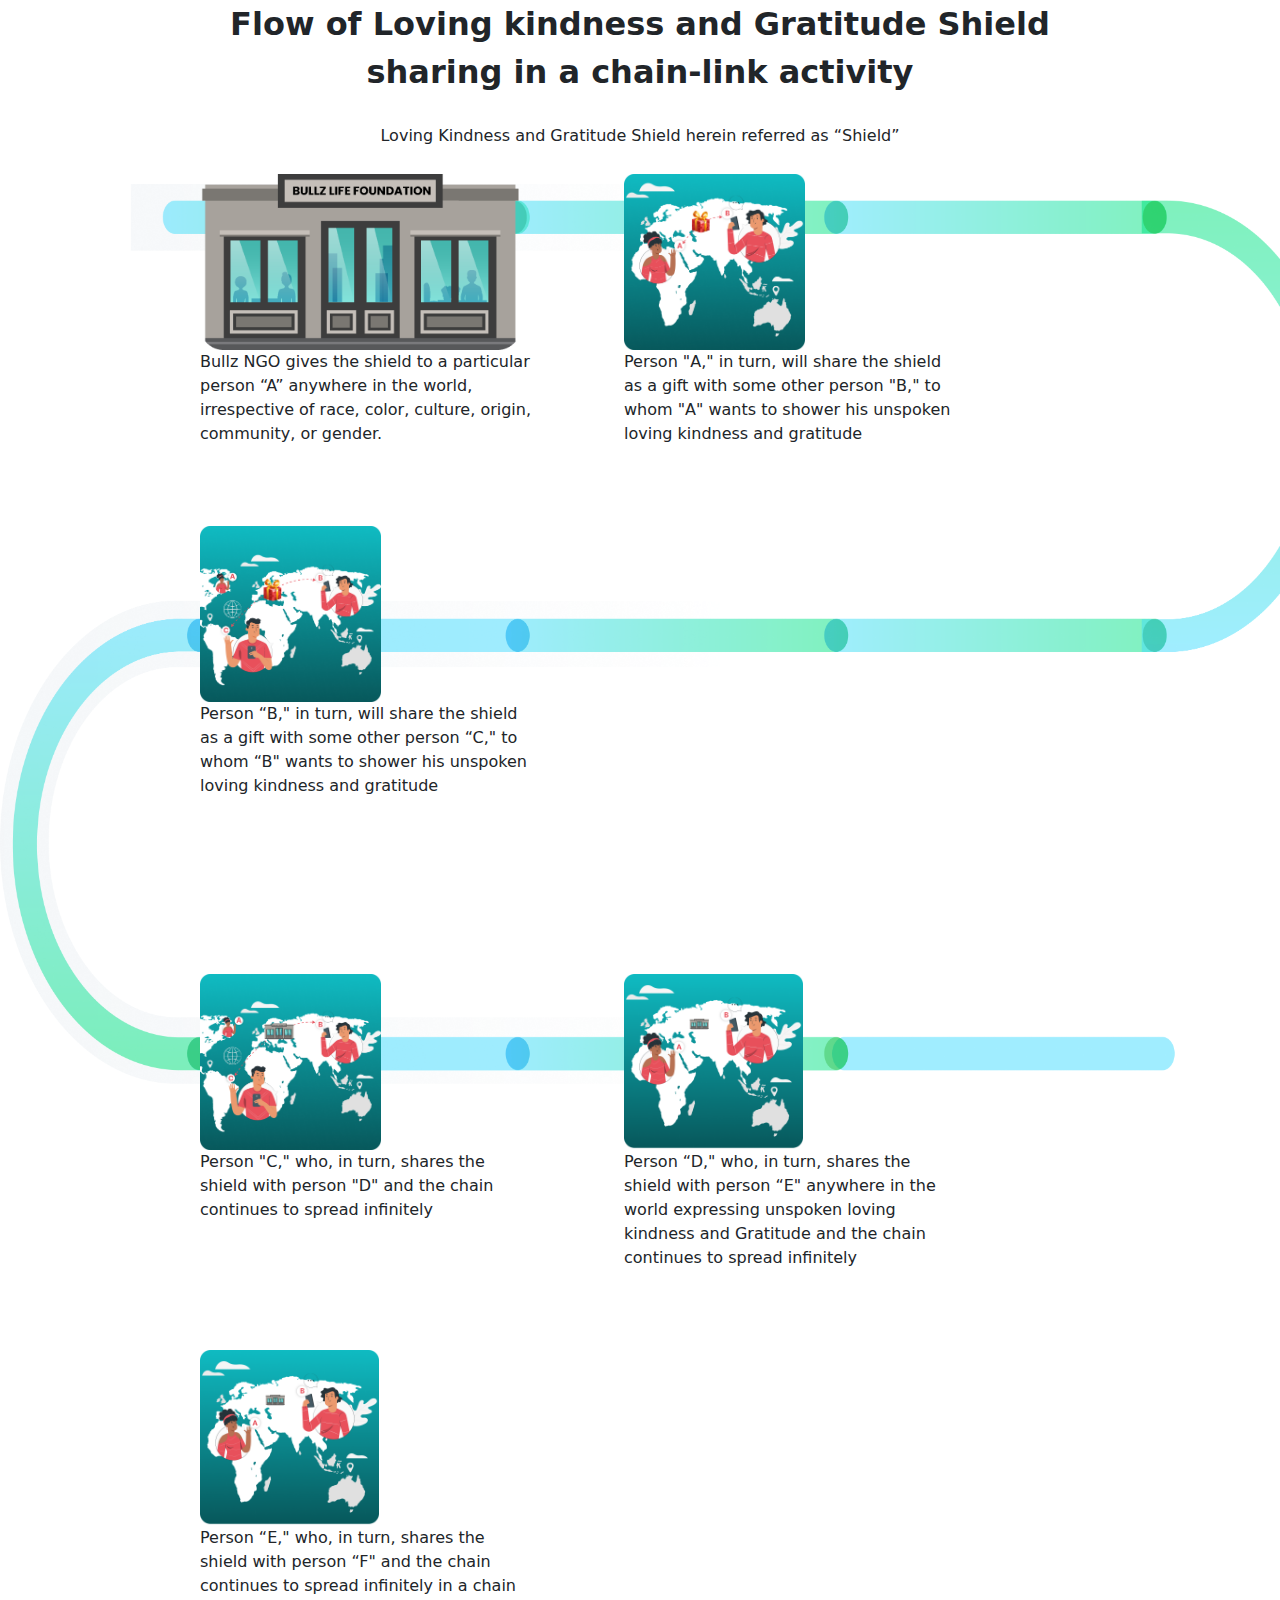
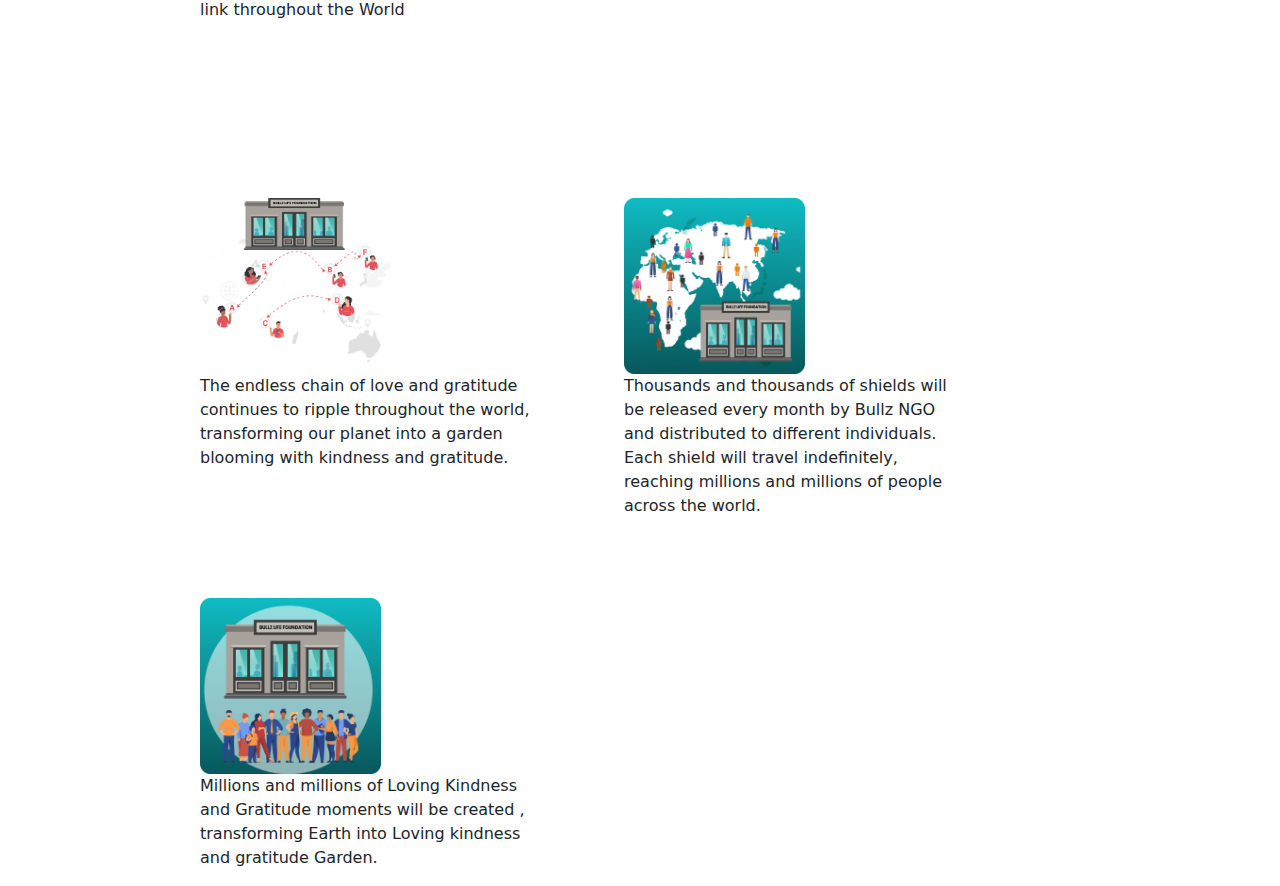
==== index.html @ 285f43e0 "add" ====
<!DOCTYPE html>
<html lang="en">

<head>
    <meta charset="UTF-8">
    <meta name="viewport" content="width=device-width, initial-scale=1.0">
    <title>Document</title>
    <link rel="stylesheet" href="./style.css">
    <link href="https://cdn.jsdelivr.net/npm/bootstrap@5.3.3/dist/css/bootstrap.min.css" rel="stylesheet"
        integrity="sha384-QWTKZyjpPEjISv5WaRU9OFeRpok6YctnYmDr5pNlyT2bRjXh0JMhjY6hW+ALEwIH" crossorigin="anonymous">
    <script src="https://cdn.jsdelivr.net/npm/bootstrap@5.3.3/dist/js/bootstrap.bundle.min.js"
        integrity="sha384-YvpcrYf0tY3lHB60NNkmXc5s9fDVZLESaAA55NDzOxhy9GkcIdslK1eN7N6jIeHz" crossorigin="anonymous">
    </script>
</head>

<body>
    <div class="lvk ">
        <div class="text container">
            <h2 class="head container">
                Flow of Loving kindness and Gratitude Shield sharing in a chain-link activity
            </h2>
            <p class="para container">Loving Kindness and Gratitude Shield herein referred as “Shield”</p>
        </div>
        <div class="road">
            <div class="main">
                <img src="./Assets/Groups.png" alt="groups">
            </div>
            <div class="fixed-images">
                <!-- <img src="./Assets/Arrow.png" alt="arrow"> -->
                <div class="row">
                    <div class="part-image">
                        <img src="./Assets/Rectangle 255.png" alt="1st" class="1st-image">
                        <p>Bullz NGO gives the shield to a particular person “A” anywhere in the world, irrespective of
                            race, color, culture, origin, community, or gender.</p>
                    </div>
                    <div class="part-image">
                        <img src="./Assets/Group 461.png" alt="2nd">
                        <p>Person "A," in turn, will share the shield as a gift with some other person "B," to whom "A"
                            wants to shower his unspoken loving kindness and gratitude</p>
                    </div>
                    <div class="part-image">
                        <img src="/Assets/Group 459.png" alt="3rd">
                        <p>Person “B," in turn, will share the shield as a gift with some other person “C," to whom “B"
                            wants to shower his unspoken loving kindness and gratitude</p>
                    </div>
                </div>
                <div class="row">
                    <div class="part-image">
                        <img src="./Assets/Group 843.png" alt="4th">
                        <p>Person "C," who, in turn, shares the shield with person "D" and the chain continues to spread
                            infinitely</p>
                    </div>
                    <div class="part-image">
                        <img src="./Assets/Group 839.png" alt="5th">
                        <p>Person “D," who, in turn, shares the shield with person “E" anywhere in the world expressing
                            unspoken loving kindness and Gratitude and the chain continues to spread infinitely</p>
                    </div>
                    <div class="part-image">
                        <img src="./Assets/Group 839.png" alt="6th">
                        <p>Person “E," who, in turn, shares the shield with person “F" and the chain continues to spread
                            infinitely in a chain link throughout the World</p>
                    </div>
                </div>
                <div class="row">
                    <div class="part-image">
                        <img src="./Assets/Group 457.png" alt="7th">
                        <p>The endless chain of love and gratitude continues to ripple throughout the world,
                            transforming
                            our planet into a garden blooming with kindness and gratitude.</p>
                    </div>
                    <div class="part-image">
                        <img src="./Assets/Group 464.png" alt="8th">
                        <p>Thousands and thousands of shields will be released every month by Bullz NGO and distributed
                            to
                            different individuals. Each shield will travel indefinitely, reaching millions and millions
                            of
                            people across the world.</p>
                    </div>
                    <div class="part-image">
                        <img src="./Assets/Group 838.png" alt="10th">
                        <p>Millions and millions of Loving Kindness and Gratitude moments will be created , transforming
                            Earth into Loving kindness and gratitude Garden.</p>
                    </div>
                </div>



                <!-- <img src="./Assets/Arrow.png" alt="arrow"> -->
            </div>
        </div>
    </div>

</body>

</html>
---- style.css ----
@import url("https://fonts.googleapis.com/css2?family=Inter:wght@100..900&display=swap");
body {
  margin: 0;
  padding: 0;
  box-sizing: border-box;
  font-family: "Inter", sans-serif;
}
.lvk .road .main img {
  max-height: 900px;
}
.lvk .text {
  display: flex;
  flex-direction: column;
  justify-content: space-between;
  text-align: center;
  line-height: 4rem;
  width: 70%;
  max-width: 100%;
}
.lvk .text .head {
  max-height: 144px;
  line-height: 3rem;
  font-weight: 600;
}
.lvk .road {
  position: relative;
}
.lvk .road .fixed-images {
  display: flex;
  flex-wrap: wrap;
  gap: 10rem;
  position: absolute;
  top: -10px;
  left: 200px;
}
.lvk .road .fixed-images .row .part-image {
  max-height: 400px;
  max-width: 360px;
}
.lvk .road .fixed-images .row {
  display: flex;
  gap: 4rem;
}
.lvk .road .fixed-images .row .part-image img {
  max-height: 11em;
}
.1st-image {
  width: 11em;
}
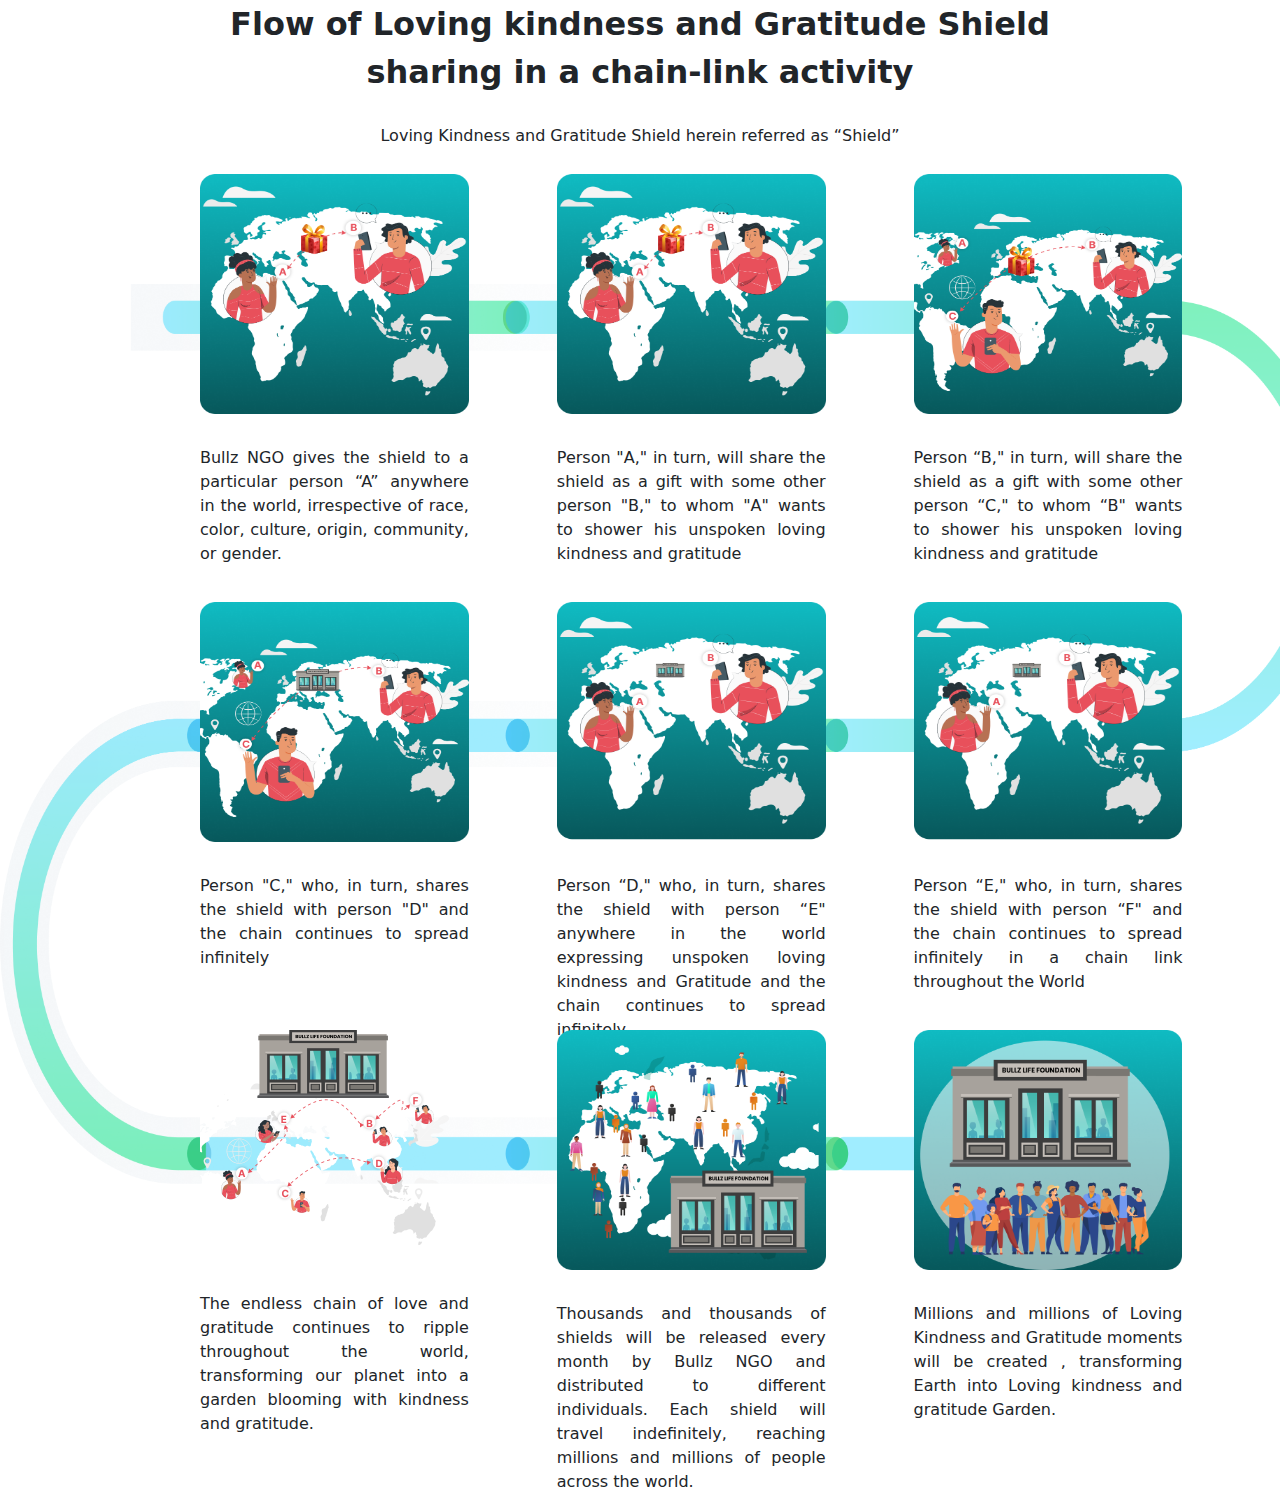
==== commit 4f1802b5: "add" ====
--- a/index.html
+++ b/index.html
@@ -29,7 +29,7 @@
                 <!-- <img src="./Assets/Arrow.png" alt="arrow"> -->
                 <div class="row">
                     <div class="part-image">
-                        <img src="./Assets/Rectangle 255.png" alt="1st" class="1st-image">
+                        <img src="./Assets/Group 461.png" alt="1st">
                         <p>Bullz NGO gives the shield to a particular person “A” anywhere in the world, irrespective of
                             race, color, culture, origin, community, or gender.</p>
                     </div>
--- a/style.css
+++ b/style.css
@@ -4,6 +4,9 @@
   padding: 0;
   box-sizing: border-box;
   font-family: "Inter", sans-serif;
+}
+.lvk .road .main {
+  padding-top: 100px;
 }
 .lvk .road .main img {
   max-height: 900px;
@@ -28,22 +31,28 @@
 .lvk .road .fixed-images {
   display: flex;
   flex-wrap: wrap;
-  gap: 10rem;
+  gap: 8rem;
   position: absolute;
   top: -10px;
   left: 200px;
 }
 .lvk .road .fixed-images .row .part-image {
-  max-height: 400px;
-  max-width: 360px;
+  max-height: 300px;
+  max-width: 18.3em;
+  display: flex;
+  flex-direction: column;
+  gap: 2rem;
+  text-align: justify;
+  font-weight: 500;
 }
 .lvk .road .fixed-images .row {
   display: flex;
   gap: 4rem;
 }
 .lvk .road .fixed-images .row .part-image img {
-  max-height: 11em;
+  max-height: 15em;
 }
-.1st-image {
+
+.first-image {
   width: 11em;
 }
